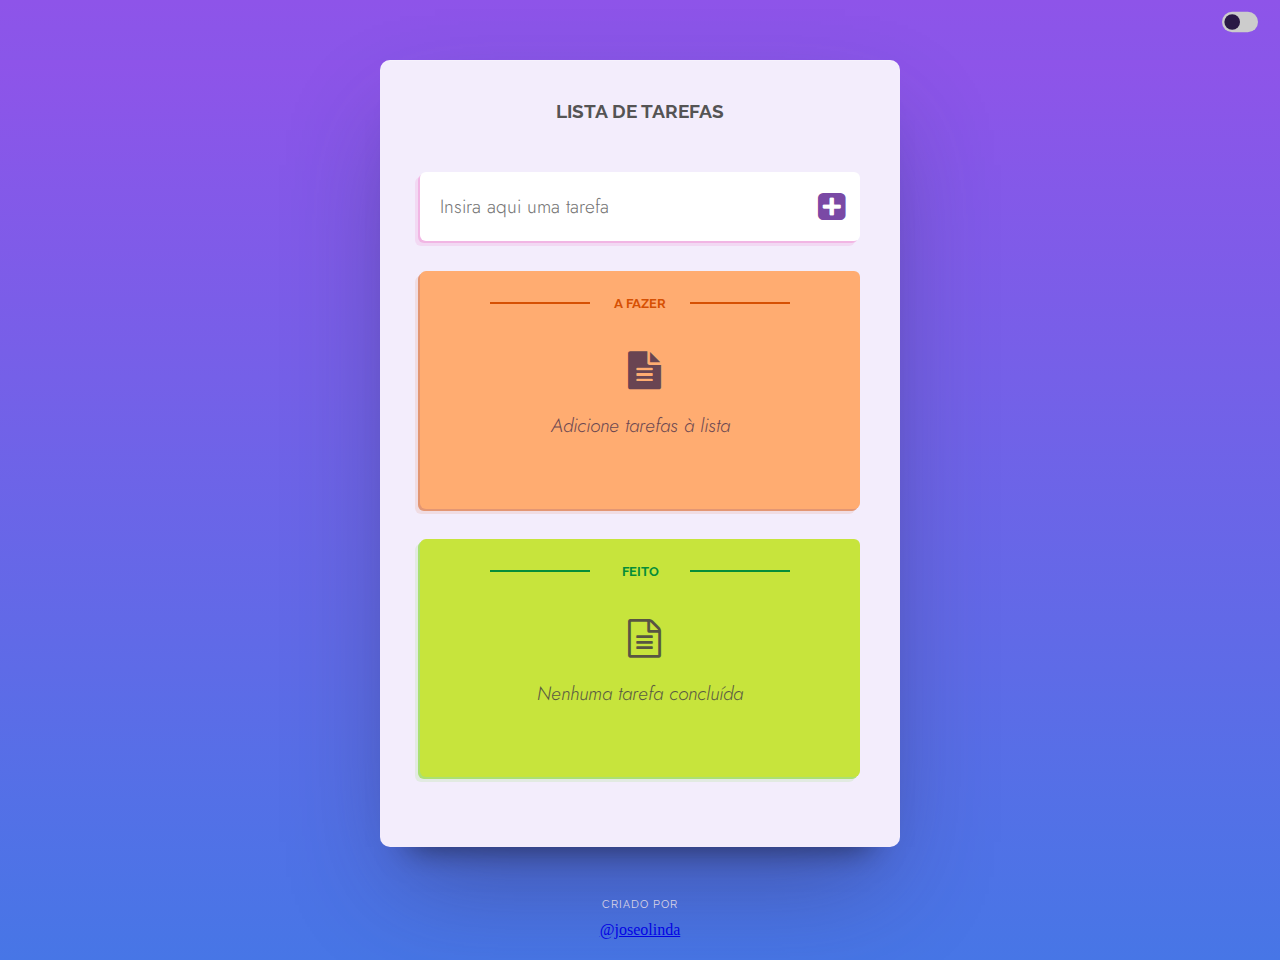
==== toDolist/index.html @ 03572da6 "add js" ====
<!DOCTYPE html>
<html lang="pt-br">
<head>
    <meta charset="UTF-8">
    <meta http-equiv="X-UA-Compatible" content="IE=edge">
    <meta name="viewport" content="width=device-width, initial-scale=1.0">
    <title>Lista de Tarefas</title>
    <link rel="stylesheet" href="css/style.css">
</head>
<body>
    <div class="container-switch">
        <label class="switch">
            <input id="dark-mode" type="checkbox">
            <span class="slider round"></span>
        </label>
    </div>

    <div class="lista_de_tarefas">
        <h1>Lista de tarefas</h1>
        <form>
            <label for="tarefa">Nova Tarefa</label>
            <input type="text" id="tarefa" autocomplete="off" placeholder="Insira aqui uma tarefa">
            <button type="submit" id="add_tarefa"><span>Nova Tarefa</span><i class="fa fa-plus-square"></i></button>
        </form>
        <div class="listas">
            <h2 id="titulo-a-fazer">A fazer</h2>
            <ul id="a-fazer">
                <li class="lista-vazia"><i class="fa fa-file-text"></i> Adicione tarefas à lista</li>
            </ul>
        </div>
        <div class="listas">
            <h2 id="titulo-feito">Feito</h2>
            <ul id="feito">
                <li class="lista-vazia"><i class="fa fa-file-text-o"></i> Nenhuma tarefa concluída</li>
            </ul>
        </div>
    </div>

    <footer>
        <h1><span>Criado por </span></h1>
        <!-- Place this tag where you want the button to render. -->
        <a class="github-button" href="https://github.com/joseolinda" data-size="large" data-show-count="true" aria-label="Follow @joseolinda on GitHub">@joseolinda</a>
    </footer>

    <script src="js/app.js"></script>
</body>
</html>
---- toDolist/css/style.css ----
@import url('https://fonts.googleapis.com/css2?family=Raleway:ital,wght@0,100;0,300;0,500;0,700;0,900;1,900&display=swap');
@import url('https://fonts.googleapis.com/css2?family=Jost:wght@400&display=swap');
@import url('https://cdnjs.cloudflare.com/ajax/libs/font-awesome/4.7.0/css/font-awesome.min.css');

/* Variáveis */
:root,
html[data-theme='light'] {
    /* Cores */
    --dark: #2A1945;
    --dark-gray: var(--gray-54);
    --purple: #8e54e9;
    --blue: #4776E6;
    --light-orange: #ffac71;
    --orange: #E98E54;
    --dark-orange: #d65003;
    --light-green-post-it: #c7e43c;
    --green: #2dbe65;
    --dark-green: #058d39;
    --purple-shadow: #7a49a5;
    --lightpurple: #F3EDFC;
    --gray-54: #545454;
    --light-gray: #ccc;
    --white: #fff;
    --white-ice: #fefefe;
    --middle-gray: #999;

    /* Tamanhos */
    --window-width: 520px
}

/* Variáveis Dark Mode */
html[data-theme='dark'] {
    /* Cores */
    --dark: #ffffff;
    --dark-gray: #cccbcb;
    --purple: #140532;
    --blue: #14161a;
    --light-orange: #580101;
    --orange: #ff0000;
    --dark-orange: #e10202;
    --light-green-post-it: #08340c;
    --green: #ffffff;
    --dark-green: #e7e7e7;
    --purple-shadow: #000000;
    --lightpurple: #0d011f;
    --gray-54: #edeaea;
    --light-gray: #ccc;
    --white: rgb(0, 0, 0);
    --white-ice: #000000;
    --middle-gray: rgb(29, 29, 29);

    /* Tamanhos */
    --window-width: 520px
}

html[data-theme='dark'] *,
html[data-theme='light'] * {
    transition: color 0.6s ease-in, background 0.6s ease-in;
}

html[data-theme='dark'] input,
html[data-theme='dark'] button {
    background: var(--purple) !important;
}
html[data-theme='dark'] span,
html[data-theme='dark'] span:hover {
    text-decoration-color: orange !important;
}

html[data-theme='dark'] button[type=submit] i {
    color: var(--dark) !important;
}

html[data-theme='dark'] .delete-icon,
html[data-theme='dark'] .edit-icon {
    color: var(--dark);
}

html[data-theme='dark'] .delete-icon:hover,
html[data-theme='dark'] .edit-icon:hover {
    color: var(--orange);
}

html[data-theme='dark'] footer span {
    color: white;
}

/* Reset */
* {
    box-sizing: border-box;
    padding: 0;
    margin: 0;
}

html,
body {
    border: none;
    background: var(--blue);
    /* fallback for old browsers */
    background: -webkit-linear-gradient(to bottom, var(--purple), var(--blue));
    /* Chrome 10-25, Safari 5.1-6 */
    background: linear-gradient(to bottom, var(--purple), var(--blue));
    /* W3C, IE 10+/ Edge, Firefox 16+, Chrome 26+, Opera 12+, Safari 7+ */
    min-height: 100vh;
}

label {
    display: none;
}

.lista_de_tarefas h1,
.lista_de_tarefas h2 {
    font-family: 'Raleway', sans-serif;
}

input,
li {
    font-size: 1.2rem;
    font-family: 'Jost', sans-serif;
}

/* Box */
.lista_de_tarefas {
    margin: 60px auto 0;
    padding: 20px 40px 40px;
    background: var(--lightpurple);
    width: var(--window-width);
    border-radius: 10px;
    position: relative;
    transition: height 0.5s;
    box-shadow: rgba(255, 255, 255, 0.3) 0px 1px 1px 0px inset, rgba(50, 50, 93, 0.45) 0px 50px 100px -20px, rgba(0, 0, 0, 0.6) 0px 30px 30px -30px;
}

div.listas {
    position: relative;
    margin-bottom: 30px;
}

/* Header */
.lista_de_tarefas h1 {
    text-transform: uppercase;
    color: var(--dark-gray);
    text-align: center;
    padding: 20px 0 10px;
    font-size: 1.2rem;
}

/* Form */
form {
    position: relative;
}

.lista_de_tarefas input[type=text] {
    display: block;
    padding: 20px 60px 20px 20px;
    margin: 40px 0 30px;
    width: 100%;
    border: none;
    font-size: 1.2rem;
    line-height: 1.5;
    color: var(--gray-54);
    font-weight: 300;
    border-radius: 6px;
    transition: box-shadow 1.2s ease-in-out;
    box-shadow: rgba(240, 46, 170, 0.2) -2px 2px, rgba(240, 46, 170, 0.1) -5px 5px;
}

.lista_de_tarefas input[type=text]:focus {
    outline: none;
    box-shadow: rgba(240, 46, 170, 0.4) -5px 5px, rgba(240, 46, 170, 0.3) -10px 10px, rgba(240, 46, 170, 0.2) -15px 15px, rgba(240, 46, 170, 0.1) -20px 20px, rgba(240, 46, 170, 0.05) -25px 25px;
}

.lista_de_tarefas button[type=submit] span {
    display: none;
}

.lista_de_tarefas button[type=submit] {
    display: block;
    font-size: 2rem;
    background: var(--white);
    border: none;
    position: absolute;
    top: 12px;
    right: 5px;
    cursor: pointer;
    padding: 5px 10px;
}

.lista_de_tarefas button[type=submit] i {
    color: var(--purple-shadow) !important;
}

/* Títulos das listas */
.lista_de_tarefas h2 {
    position: absolute;
    text-transform: uppercase;
    color: var(--dark-gray);
    text-align: center;
    padding: 10px 0;
    font-size: 0.8rem;
    width: 100px;
    transform-style: preserve-3d;

    margin-left: auto;
    margin-right: auto;
    left: 0;
    right: 0;
    top: 15px;
    text-align: center;
}

.lista_de_tarefas h2::after {
    content: " ";
    display: block;
    width: 300%;
    border-bottom: 2px solid var(--light-gray);
    margin-top: -9px;
    margin-left: -100%;

    transform: translateZ(-1px);
}

.lista_de_tarefas #titulo-a-fazer {
    color: var(--dark-orange);
    background-color: var(--light-orange);
}

.lista_de_tarefas #titulo-a-fazer::after {
    border-bottom-color: var(--dark-orange);
}

.lista_de_tarefas #titulo-feito {
    color: var(--dark-green);
    background-color: var(--light-green-post-it);
}

.lista_de_tarefas #titulo-feito::after {
    border-bottom-color: var(--dark-green);
}

/* Itens */
.lista_de_tarefas ul {
    padding: 60px 20px 40px 20px;
    border-radius: 6px;
}

.lista_de_tarefas ul#a-fazer {
    background-color: var(--light-orange);
    box-shadow: rgb(214, 80, 3, 0.5) -2px 2px, rgb(214, 80, 3, 0.1) -5px 5px;
}

.lista_de_tarefas ul#feito {
    background-color: var(--light-green-post-it);
    box-shadow: rgba(116, 214, 3, 0.5) -2px 2px, rgba(80, 214, 3, 0.1) -5px 5px;
}

.lista_de_tarefas ul li {
    position: relative;
    box-sizing: border-box;
    list-style: none;
    display: block;
    -webkit-user-select: none;
    padding: 10px 20px;
    background: transparent !important;
    border-radius: 6px;
    font-weight: 300;
    color: var(--dark);
    transition: box-shadow .3s;
    background-color: var(--white-ice);
}

.lista_de_tarefas ul li span {
    margin-left: 15px;
}

.lista_de_tarefas ul#a-fazer li:not(.lista-vazia):hover {
    cursor: pointer;
    text-decoration-line: line-through;
    text-decoration-thickness: 4px;
    text-decoration-skip: spaces;
    text-decoration-color: rgb(142, 84, 233, 0.8);
}

.lista_de_tarefas ul#feito li {
    color: var(--dark);
}

.lista_de_tarefas ul#feito li i.fa-check-square-o {
    color: var(--dark-gray);
}

.lista_de_tarefas ul#feito li i.fa-check-square-o:hover {
    color: var(--dark-green);
    cursor: pointer;
}

.lista_de_tarefas ul#feito li span {
    letter-spacing: 1px;
    text-decoration-line: line-through;
    text-decoration-thickness: 4px;
    text-decoration-skip: spaces;
    text-decoration-color: rgb(142, 84, 233, 0.8);
}

.lista_de_tarefas ul .lista-vazia {
    color: var(--dark) !important;
    opacity: 0.7;
}

/* Deletar item */
li:hover .delete-icon,
li:hover .edit-icon {
    visibility: visible;
}

.delete-icon,
.edit-icon {
    visibility: hidden;
    display: inline-block;
    position: absolute;
    color: var(--middle-gray);
    font-size: 1.5rem;
    right: 6px;
    top: 7px;
    padding: 10px;
    transition: color .5s, visibility 0.2s ease-in;
}

.edit-icon {
    color: var(--dark-gray);
}

.delete-icon:hover,
.edit-icon:hover {
    cursor: pointer;
    color: var(--dark-orange);
}

/* Lista Vazia */
.lista-vazia {
    background: transparent !important;
    text-align: center;
    font-style: italic;
    color: var(--light-gray) !important;
    box-shadow: none !important;
    position: relative;
    padding: 80px 30px 30px 30px !important;
}

.lista-vazia:hover {
    cursor: default !important;
    box-shadow: none !important;
}

.lista-vazia i {
    position: absolute;
    font-size: 2em;
    top: 20px;
    left: 47%;
    margin: 0 auto;
}

/* Rodapé */
footer {
    margin: 40px auto;
    width: var(--window-width);
    text-align: center;
}

footer h1 span {
    display: block;
    font-family: 'Raleway', sans-serif;
    font-size: 0.7rem;
    padding: 10px;
    text-transform: uppercase;
    color: var(--lightpurple);
    font-weight: 400;
    letter-spacing: 1px;
}

/* Responsividade */

@media (max-width: 650px) {
    .lista_de_tarefas {
        margin: 40px 10px 20px;
        width: calc(100vw - 20px);
        padding: 20px;
        height: auto;
    }

    .lista_de_tarefas h1 {
        margin-bottom: 100px;
    }

    input::placeholder {
        font-size: 1rem !important;
    }

    footer {
        position: absolute;
        top: 60px;
        width: calc(100vw - 17px);
    }

    footer h1 span {
        color: var(--dark-gray);
        opacity: 0.7;
    }
}


/* Toogle Them Mode */
.container-switch {
    transform: scale(0.6);
    position: absolute;
    right: 10px;
    top: 5px;
}
.switch {
    position: relative;
    display: inline-block;
    width: 60px;
    height: 34px;
}

.switch input {
    opacity: 0;
    width: 0;
    height: 0;
}

.slider {
    position: absolute;
    cursor: pointer;
    top: 0;
    left: 0;
    right: 0;
    bottom: 0;
    background-color: var(--light-gray);
    -webkit-transition: .4s;
    transition: .4s;
}

.slider:before {
    position: absolute;
    content: "";
    height: 26px;
    width: 26px;
    left: 4px;
    bottom: 4px;
    background-color: var(--dark);
    -webkit-transition: .4s;
    transition: .4s;
}

input:checked+.slider {
    background-color: var(--light-gray);
}

input:focus+.slider {
    box-shadow: 0 0 1px var(--blue);
}

input:checked+.slider:before {
    background-color: var(--dark-orange);
    -webkit-transform: translateX(26px);
    -ms-transform: translateX(26px);
    transform: translateX(26px);
}

/* Rounded sliders */
.slider.round {
    border-radius: 34px;
}

.slider.round:before {
    border-radius: 50%;
}
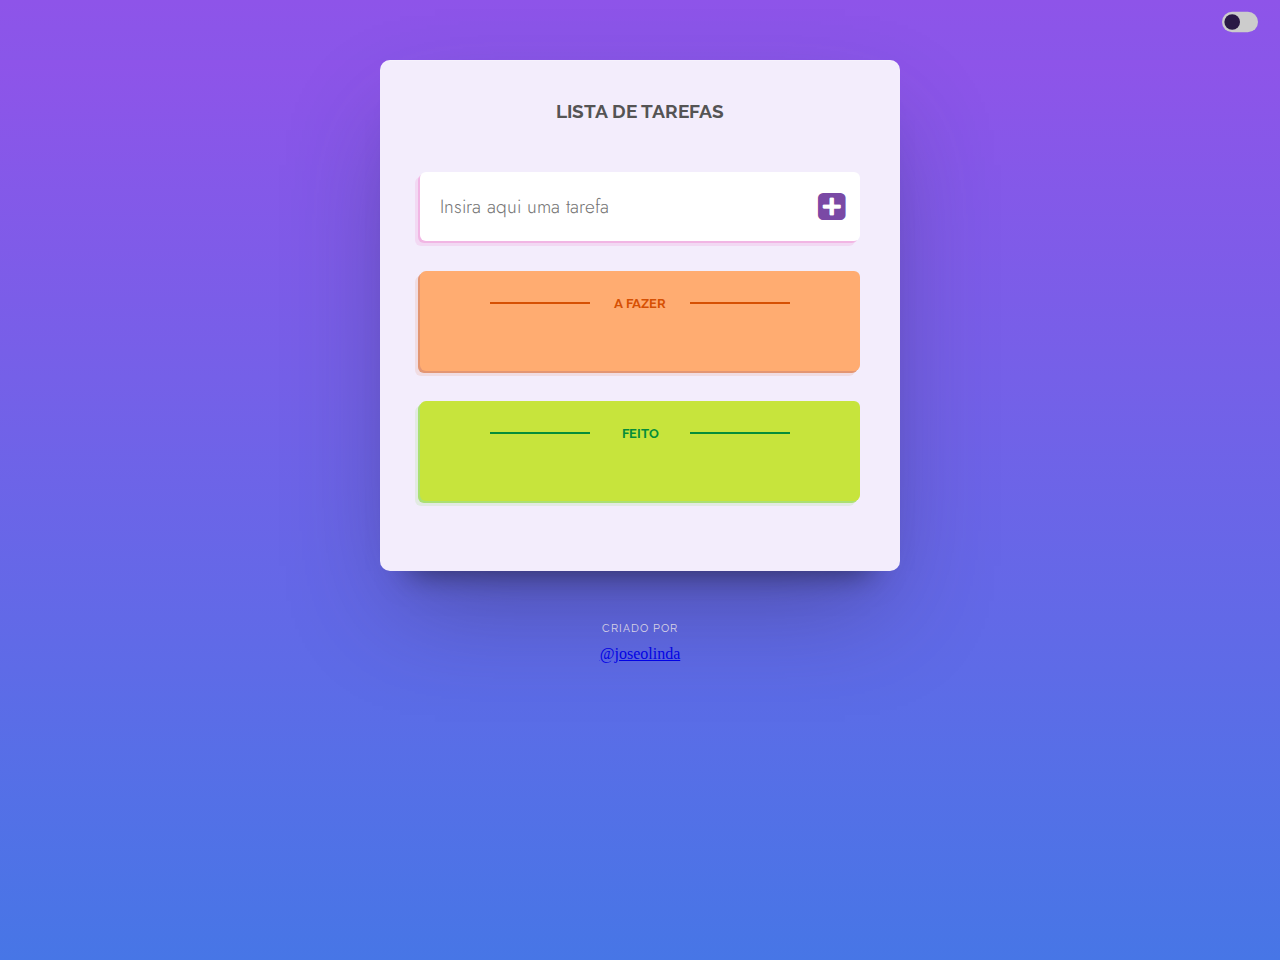
==== commit ea80a7dc: "tolist" ====
--- a/toDolist/index.html
+++ b/toDolist/index.html
@@ -25,13 +25,11 @@
         <div class="listas">
             <h2 id="titulo-a-fazer">A fazer</h2>
             <ul id="a-fazer">
-                <li class="lista-vazia"><i class="fa fa-file-text"></i> Adicione tarefas à lista</li>
             </ul>
         </div>
         <div class="listas">
             <h2 id="titulo-feito">Feito</h2>
             <ul id="feito">
-                <li class="lista-vazia"><i class="fa fa-file-text-o"></i> Nenhuma tarefa concluída</li>
             </ul>
         </div>
     </div>
